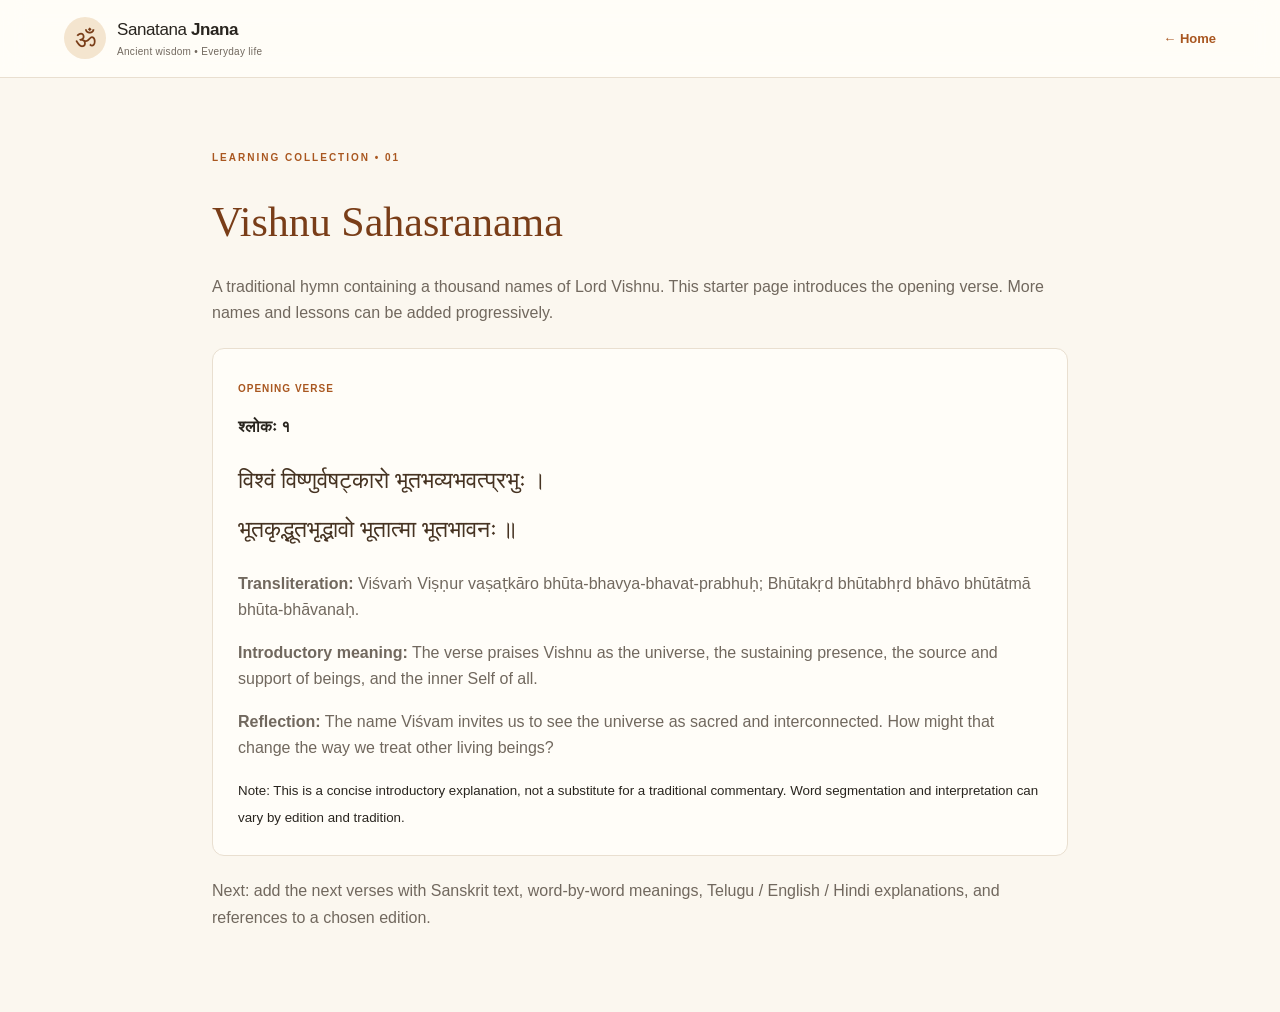
==== vishnu-sahasranama.html @ 9076a35e "Add files via upload" ====
<!doctype html><html lang="en"><head><meta charset="utf-8"><meta name="viewport" content="width=device-width,initial-scale=1"><title>Vishnu Sahasranama | Sanatana Jnana</title><link rel="stylesheet" href="style.css"><style>.page{max-width:900px;margin:auto;padding:65px 22px}.page h1{font:42px Georgia;color:#793d18}.verse-entry{background:#fffdf8;border:1px solid #e9dfd0;border-radius:12px;padding:25px;margin:22px 0}.verse-entry h2{font-size:16px}.meaning-label{font-size:10px;color:#a95720;font-weight:bold;letter-spacing:1px}.page p{color:#71685e}.back{color:#a95720;font-weight:bold;font-size:13px}</style></head><body><header class="site-header"><a class="brand" href="index.html"><span class="brand-mark">ॐ</span><span>Sanatana <b>Jnana</b><small>Ancient wisdom • Everyday life</small></span></a><a class="back" href="index.html">← Home</a></header><main class="page"><span class="eyebrow">LEARNING COLLECTION • 01</span><h1>Vishnu Sahasranama</h1><p>A traditional hymn containing a thousand names of Lord Vishnu. This starter page introduces the opening verse. More names and lessons can be added progressively.</p><div class="verse-entry"><span class="meaning-label">OPENING VERSE</span><h2>श्लोकः १</h2><div class="sanskrit">विश्वं विष्णुर्वषट्कारो भूतभव्यभवत्प्रभुः ।<br>भूतकृद्भूतभृद्भावो भूतात्मा भूतभावनः ॥</div><p><b>Transliteration:</b> Viśvaṁ Viṣṇur vaṣaṭkāro bhūta-bhavya-bhavat-prabhuḥ; Bhūtakṛd bhūtabhṛd bhāvo bhūtātmā bhūta-bhāvanaḥ.</p><p><b>Introductory meaning:</b> The verse praises Vishnu as the universe, the sustaining presence, the source and support of beings, and the inner Self of all.</p><p><b>Reflection:</b> The name Viśvam invites us to see the universe as sacred and interconnected. How might that change the way we treat other living beings?</p><small>Note: This is a concise introductory explanation, not a substitute for a traditional commentary. Word segmentation and interpretation can vary by edition and tradition.</small></div><p>Next: add the next verses with Sanskrit text, word-by-word meanings, Telugu / English / Hindi explanations, and references to a chosen edition.</p></main></body></html>
---- style.css ----
:root{--ink:#29251f;--muted:#71685e;--saffron:#a95720;--saffron-dark:#793d18;--cream:#fbf7ef;--paper:#fffdf8;--line:#e9dfd0;--gold:#d8a95b;--green:#586b50}*{box-sizing:border-box}html{scroll-behavior:smooth;scroll-padding-top:85px}body{margin:0;background:var(--cream);color:var(--ink);font-family:"DM Sans","Noto Sans Telugu","Noto Sans Devanagari",sans-serif;line-height:1.65}a{color:inherit;text-decoration:none}.site-header{height:78px;padding:0 max(5vw,22px);display:flex;align-items:center;justify-content:space-between;background:rgba(255,253,248,.94);border-bottom:1px solid var(--line);position:sticky;top:0;z-index:10;backdrop-filter:blur(12px)}.brand,.footer-brand{display:flex;align-items:center;gap:11px;font-size:17px;letter-spacing:-.4px}.brand small,.footer-brand small{display:block;font-size:10px;color:var(--muted);letter-spacing:.3px}.brand-mark{display:grid;place-items:center;width:42px;height:42px;border-radius:50%;background:#f4e5cf;color:var(--saffron-dark);font-size:25px}.nav{display:flex;gap:32px;color:#5e574e;font-size:13px;font-weight:600}.nav a:hover,.footer a:hover{color:var(--saffron)}.header-actions{display:flex;gap:10px;align-items:center}select{border:1px solid var(--line);background:white;padding:9px 12px;border-radius:9px;color:var(--ink);font:inherit;font-size:12px}.menu-toggle{display:none;border:0;background:none;font-size:22px}.hero{min-height:530px;padding:80px max(8vw,25px);display:grid;grid-template-columns:1.1fr .9fr;align-items:center;gap:45px;background:radial-gradient(ellipse at 78% 45%,#f1dfc4 0%,#f8f0e3 34%,#fbf7ef 72%)}.hero-content{max-width:610px}.eyebrow{font-size:10px;font-weight:700;letter-spacing:2px;color:var(--saffron);display:inline-block}.hero h1{font-size:clamp(42px,5.5vw,68px);line-height:1.06;letter-spacing:-2.8px;margin:17px 0 20px;font-weight:600}.hero h1 em{font-family:Georgia,serif;color:var(--saffron);font-weight:400}.hero-content>p{max-width:520px;color:var(--muted);font-size:16px}.hero-buttons{display:flex;gap:12px;flex-wrap:wrap;margin-top:28px}.btn{padding:12px 18px;border-radius:8px;font-size:12px;font-weight:700;display:inline-flex;gap:15px;align-items:center;transition:.2s}.btn-primary{background:var(--saffron-dark);color:white}.btn-primary:hover{background:#57290f;transform:translateY(-2px)}.btn-outline{border:1px solid #cdbba4;background:#fffaf2}.hero-note{font-size:11px;color:var(--muted);margin-top:25px}.hero-note span:first-child{color:var(--gold);margin-right:7px}.hero-art{height:350px;position:relative;display:grid;place-items:center;overflow:hidden}.sun-glow{position:absolute;width:270px;height:270px;border-radius:50%;background:radial-gradient(circle,#f5dcae 0%,#edc98a 45%,rgba(237,201,138,0) 72%)}.mandala{position:absolute;font-size:310px;color:rgba(169,87,32,.24);line-height:1}.lotus{position:absolute;font-size:190px;color:#a95720;text-shadow:0 9px 22px #a9572030}.om-symbol{position:absolute;color:#fff6e8;font-size:76px;text-shadow:0 2px 10px #793d18}.art-caption{position:absolute;bottom:18px;display:flex;gap:12px;color:#86552e;font-size:11px;letter-spacing:2px}.trust-strip{background:#fffdf8;border-top:1px solid var(--line);border-bottom:1px solid var(--line);display:flex;justify-content:center;gap:clamp(45px,10vw,150px);padding:22px}.trust-strip div{display:flex;align-items:center;gap:12px}.trust-strip strong{font:30px Georgia;color:var(--saffron)}.trust-strip span{font-size:11px;color:var(--muted)}.section{padding:85px max(8vw,25px)}.section-heading{display:flex;justify-content:space-between;align-items:end;gap:30px;margin-bottom:34px}.section h2,.lesson-intro h2,.about-section h2{font-size:clamp(29px,3.3vw,42px);letter-spacing:-1.5px;line-height:1.2;margin:10px 0 0}.section-heading>p{max-width:350px;color:var(--muted);font-size:13px;margin:0}.learning-grid{display:grid;grid-template-columns:repeat(3,1fr);gap:16px}.learning-card{background:var(--paper);border:1px solid var(--line);border-radius:13px;padding:24px;min-height:220px;transition:.2s}.learning-card:hover{transform:translateY(-4px);box-shadow:0 12px 30px #5437190d}.learning-card.featured{background:#f5ead9;border-color:#ead5b7}.card-icon{width:43px;height:43px;border-radius:12px;background:#f4eadc;color:var(--saffron);display:grid;place-items:center;font-size:21px;margin-bottom:18px}.featured .card-icon{background:#ead3b3}.card-tag{font-size:9px;letter-spacing:1.5px;color:var(--saffron);font-weight:700}.learning-card h3{font-size:18px;margin:7px 0}.learning-card p{font-size:12px;color:var(--muted);min-height:55px}.text-link{font-size:11px;color:var(--saffron-dark);font-weight:700}.lesson-section{padding:75px max(8vw,25px);background:#f2e8d9;display:grid;grid-template-columns:.8fr 1.2fr;gap:55px;align-items:center}.lesson-intro p{color:var(--muted);font-size:13px;margin:20px 0 25px}.verse-card{background:#fffdf8;border:1px solid #e9d9c4;border-radius:14px;padding:30px 34px;box-shadow:0 15px 40px #5437190b}.verse-label{font-size:9px;letter-spacing:1.7px;color:var(--saffron);font-weight:700}.sanskrit{font-family:"Noto Sans Devanagari",serif;font-size:clamp(17px,2vw,23px);line-height:2.1;margin:17px 0;color:#463322}.verse-divider{height:1px;background:var(--line);margin:15px 0}.verse-card p,.gita-quote p{font-size:13px;color:var(--muted)}.source-note{font-size:10px;color:#92877a}.gita-section{background:#fffdf8}.gita-quote{display:flex;gap:25px;background:#f8f2e8;border:1px solid var(--line);border-radius:14px;padding:30px 35px}.quote-mark{font:75px Georgia;color:#d7b17b;line-height:.9}.gita-quote .sanskrit{margin:8px 0}.daily-section{padding:75px 25px;text-align:center;background:#75421f;color:#fff8ec}.daily-section .eyebrow{color:#f0c78e}.daily-inner{max-width:700px;margin:auto}.daily-section h2{font:clamp(30px,4vw,43px) Georgia;margin:15px 0}.daily-section p{color:#ead7c2;font-size:13px}.daily-prompt{margin:25px auto 0;padding:17px 22px;max-width:600px;border:1px solid #ffffff45;border-radius:9px;font-size:13px;color:#fff4df}.about-section{display:grid;grid-template-columns:.9fr 1.1fr;gap:60px;align-items:center}.about-section>p{color:var(--muted);font-size:14px}.footer{background:#29251f;color:#f9f0e4;padding:35px max(8vw,25px);display:grid;grid-template-columns:1fr 1fr;gap:20px;align-items:center}.footer-brand small{color:#b9aa98}.footer-links{display:flex;justify-content:flex-end;gap:22px;font-size:11px;color:#d5c7b7}.footer>p{font-size:10px;color:#b9aa98;margin:0}.footer-note{text-align:right}.sr-only{position:absolute;width:1px;height:1px;padding:0;margin:-1px;overflow:hidden;clip:rect(0,0,0,0);white-space:nowrap;border:0}
@media(max-width:800px){.hero{grid-template-columns:1fr;padding-top:60px;gap:5px}.hero-art{height:260px}.section-heading{display:block}.section-heading>p{margin-top:12px}.learning-grid{grid-template-columns:repeat(2,1fr)}.lesson-section{grid-template-columns:1fr;gap:25px}.about-section{grid-template-columns:1fr;gap:15px}}
@media(max-width:560px){.site-header{height:68px;padding:0 17px}.brand{font-size:15px}.brand-mark{width:36px;height:36px}.menu-toggle{display:block}.nav{display:none;position:absolute;top:68px;left:0;right:0;padding:18px 22px;background:#fffdf8;border-bottom:1px solid var(--line);flex-direction:column;gap:15px}.nav.open{display:flex}.hero{padding:54px 23px 25px;min-height:auto}.hero h1{font-size:46px}.hero-content>p{font-size:14px}.hero-art{height:220px}.mandala{font-size:240px}.lotus{font-size:145px}.om-symbol{font-size:58px}.trust-strip{gap:18px;padding:18px 10px}.trust-strip div{gap:6px;flex-direction:column}.trust-strip strong{font-size:24px}.trust-strip span{font-size:9px;text-align:center}.section{padding:60px 22px}.learning-grid{grid-template-columns:1fr}.learning-card{min-height:0}.learning-card p{min-height:0}.lesson-section{padding:60px 22px}.verse-card{padding:22px}.gita-quote{padding:22px;gap:10px}.quote-mark{font-size:50px}.footer{grid-template-columns:1fr;padding:30px 22px}.footer-links{justify-content:flex-start;flex-wrap:wrap;gap:15px}.footer-note{text-align:left}}
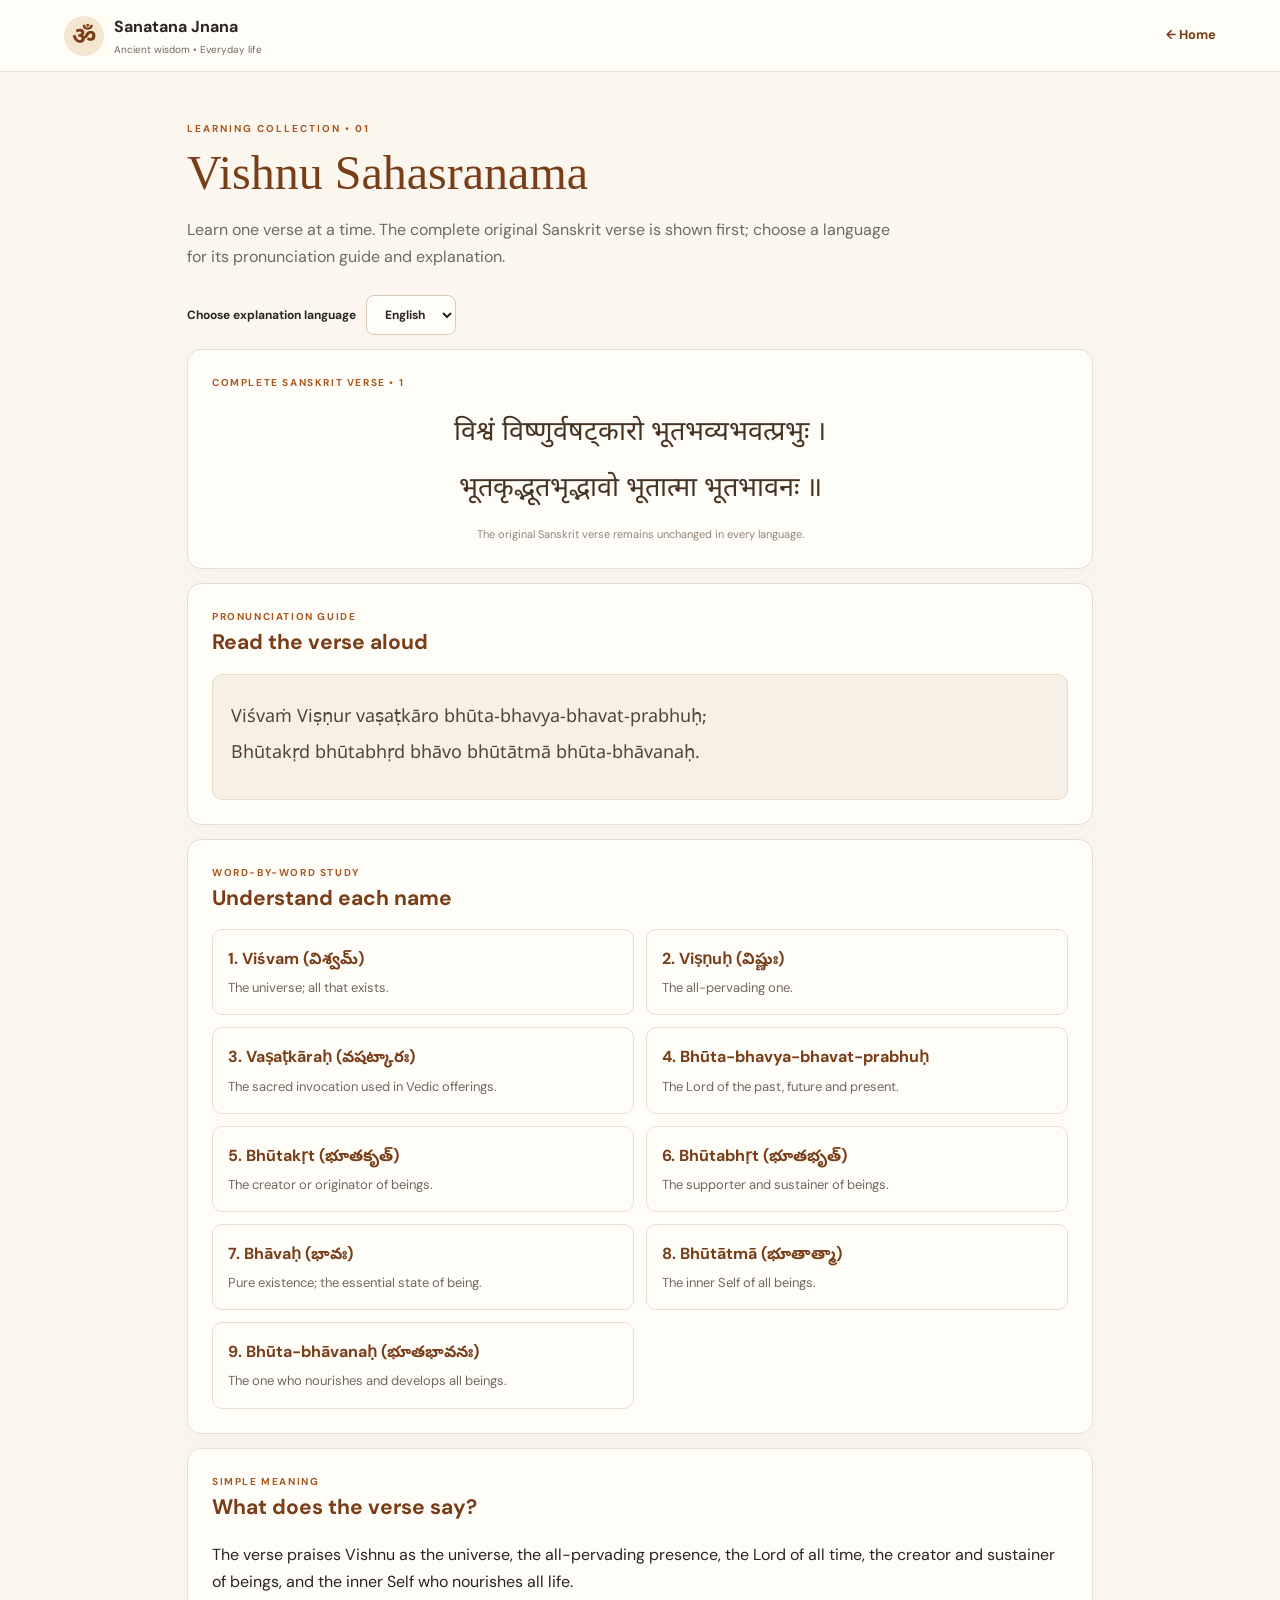
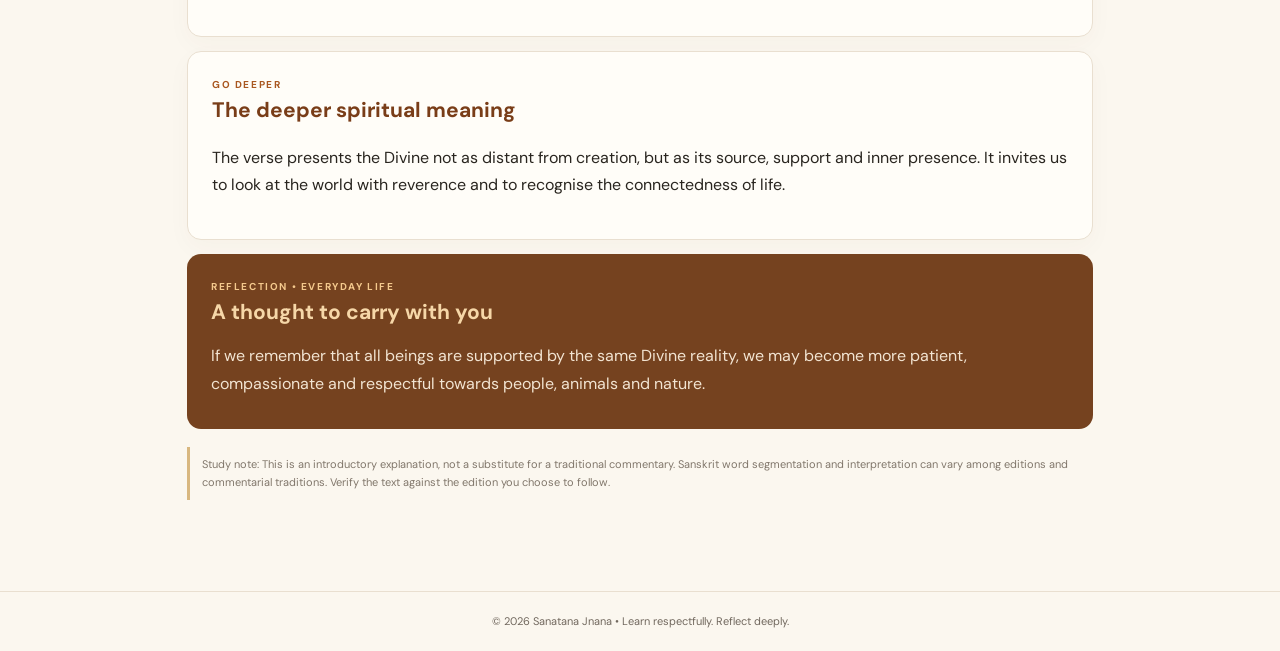
==== commit 3e2a1426: "Enhance HTML structure and add meta tags Added meta description and preconnect links for fonts. Impr" ====
--- a/vishnu-sahasranama.html
+++ b/vishnu-sahasranama.html
@@ -1 +1,142 @@
-<!doctype html><html lang="en"><head><meta charset="utf-8"><meta name="viewport" content="width=device-width,initial-scale=1"><title>Vishnu Sahasranama | Sanatana Jnana</title><link rel="stylesheet" href="style.css"><style>.page{max-width:900px;margin:auto;padding:65px 22px}.page h1{font:42px Georgia;color:#793d18}.verse-entry{background:#fffdf8;border:1px solid #e9dfd0;border-radius:12px;padding:25px;margin:22px 0}.verse-entry h2{font-size:16px}.meaning-label{font-size:10px;color:#a95720;font-weight:bold;letter-spacing:1px}.page p{color:#71685e}.back{color:#a95720;font-weight:bold;font-size:13px}</style></head><body><header class="site-header"><a class="brand" href="index.html"><span class="brand-mark">ॐ</span><span>Sanatana <b>Jnana</b><small>Ancient wisdom • Everyday life</small></span></a><a class="back" href="index.html">← Home</a></header><main class="page"><span class="eyebrow">LEARNING COLLECTION • 01</span><h1>Vishnu Sahasranama</h1><p>A traditional hymn containing a thousand names of Lord Vishnu. This starter page introduces the opening verse. More names and lessons can be added progressively.</p><div class="verse-entry"><span class="meaning-label">OPENING VERSE</span><h2>श्लोकः १</h2><div class="sanskrit">विश्वं विष्णुर्वषट्कारो भूतभव्यभवत्प्रभुः ।<br>भूतकृद्भूतभृद्भावो भूतात्मा भूतभावनः ॥</div><p><b>Transliteration:</b> Viśvaṁ Viṣṇur vaṣaṭkāro bhūta-bhavya-bhavat-prabhuḥ; Bhūtakṛd bhūtabhṛd bhāvo bhūtātmā bhūta-bhāvanaḥ.</p><p><b>Introductory meaning:</b> The verse praises Vishnu as the universe, the sustaining presence, the source and support of beings, and the inner Self of all.</p><p><b>Reflection:</b> The name Viśvam invites us to see the universe as sacred and interconnected. How might that change the way we treat other living beings?</p><small>Note: This is a concise introductory explanation, not a substitute for a traditional commentary. Word segmentation and interpretation can vary by edition and tradition.</small></div><p>Next: add the next verses with Sanskrit text, word-by-word meanings, Telugu / English / Hindi explanations, and references to a chosen edition.</p></main></body></html>+<!doctype html>
+<html lang="en">
+<head>
+<meta charset="utf-8">
+<meta name="viewport" content="width=device-width, initial-scale=1">
+<meta name="description" content="Learn Vishnu Sahasranama with the complete Sanskrit verse, pronunciation, word meanings and explanations in Telugu, English and Hindi.">
+<title>Vishnu Sahasranama | Sanatana Jnana</title>
+<link rel="preconnect" href="https://fonts.googleapis.com">
+<link rel="preconnect" href="https://fonts.gstatic.com" crossorigin>
+<link href="https://fonts.googleapis.com/css2?family=DM+Sans:wght@400;500;600;700&family=Noto+Sans+Devanagari:wght@400;500;600;700&family=Noto+Sans+Telugu:wght@400;500;600;700&display=swap" rel="stylesheet">
+<style>
+:root{--ink:#29251f;--muted:#71685e;--saffron:#a95720;--dark:#793d18;--cream:#fbf7ef;--paper:#fffdf8;--line:#e9dfd0;--pale:#f5ead9}
+*{box-sizing:border-box}body{margin:0;background:var(--cream);color:var(--ink);font-family:"DM Sans","Noto Sans Telugu","Noto Sans Devanagari",sans-serif;line-height:1.7}
+a{color:inherit;text-decoration:none}.top{height:72px;padding:0 max(5vw,20px);display:flex;justify-content:space-between;align-items:center;background:#fffdf8;border-bottom:1px solid var(--line)}
+.brand{display:flex;align-items:center;gap:10px;font-weight:700}.om{width:40px;height:40px;border-radius:50%;background:#f4e5cf;color:var(--dark);display:grid;place-items:center;font-size:24px}.brand small{display:block;font-size:10px;color:var(--muted);font-weight:400}.home{font-size:13px;color:var(--dark);font-weight:700}
+main{max-width:950px;margin:auto;padding:48px 22px 80px}.eyebrow{font-size:10px;letter-spacing:2px;color:var(--saffron);font-weight:700}.heading{display:flex;justify-content:space-between;gap:20px;align-items:end;flex-wrap:wrap}h1{font:clamp(34px,5vw,48px) Georgia,serif;color:var(--dark);margin:8px 0} .intro{color:var(--muted);max-width:720px;margin:8px 0 25px}
+.language{display:flex;align-items:center;gap:10px;margin:22px 0 14px;font-size:12px;font-weight:700}.language select{border:1px solid #d9c8b2;background:#fffdf8;padding:10px 14px;border-radius:8px;font:inherit;color:var(--ink)}
+.panel{background:var(--paper);border:1px solid var(--line);border-radius:14px;padding:24px;margin:14px 0;box-shadow:0 8px 25px #54371908}
+.panel-label{font-size:10px;letter-spacing:1.6px;color:var(--saffron);font-weight:700}
+.verse{font-family:"Noto Sans Devanagari",serif;text-align:center;font-size:clamp(19px,3vw,27px);line-height:2.05;color:#473321;margin:15px auto 8px}
+.verse-note{text-align:center;font-size:11px;color:#918475;margin:0}
+h2{font-size:21px;margin:0 0 12px;color:var(--dark)}h3{font-size:16px;margin:0 0 7px;color:var(--dark)}
+.reading{background:#f7f0e5;border:1px solid #ecddc8;border-radius:10px;padding:18px;margin-top:14px}
+.reading p{margin:8px 0;color:#514638}.reading .script{font-size:18px;line-height:2;font-family:"Noto Sans Telugu","Noto Sans Devanagari",sans-serif}
+.grid{display:grid;grid-template-columns:repeat(2,minmax(0,1fr));gap:12px}.name{background:#fffdf8;border:1px solid var(--line);border-radius:10px;padding:15px}.name strong{color:var(--dark)}.name p{margin:5px 0 0;font-size:13px;color:var(--muted)}
+.story{background:#75421f;color:#fff8ec;border-radius:14px;padding:24px;margin-top:14px}.story h2{color:#f6d7a8}.story p{color:#f2e4d2;margin:8px 0}
+.note{font-size:11px;color:#81776b;border-left:3px solid #d8b77f;padding:8px 12px;margin-top:18px}
+footer{border-top:1px solid var(--line);padding:20px;text-align:center;font-size:11px;color:var(--muted)}
+@media(max-width:650px){.grid{grid-template-columns:1fr}.panel{padding:18px}main{padding-top:32px}.heading{display:block}.language{align-items:flex-start;flex-direction:column}}
+</style>
+</head>
+<body>
+<header class="top">
+<a class="brand" href="index.html"><span class="om">ॐ</span><span>Sanatana Jnana<small>Ancient wisdom • Everyday life</small></span></a>
+<a class="home" href="index.html">← Home</a>
+</header>
+<main>
+<div class="eyebrow">LEARNING COLLECTION • 01</div>
+<div class="heading"><h1 data-t="title">Vishnu Sahasranama</h1></div>
+<p class="intro" data-t="intro">Learn one verse at a time. The complete original Sanskrit verse is shown first; choose a language for its pronunciation guide and explanation.</p>
+
+<div class="language"><label for="language" data-t="choose">Choose explanation language</label>
+<select id="language" aria-label="Choose explanation language"><option value="te">తెలుగు</option><option value="en" selected>English</option><option value="hi">हिन्दी</option></select></div>
+
+<section class="panel" aria-labelledby="verse-heading">
+<div class="panel-label" id="verse-heading" data-t="fullVerse">COMPLETE SANSKRIT VERSE • 1</div>
+<div class="verse" lang="sa">विश्वं विष्णुर्वषट्कारो भूतभव्यभवत्प्रभुः ।<br>भूतकृद्भूतभृद्भावो भूतात्मा भूतभावनः ॥</div>
+<p class="verse-note" data-t="always">The original Sanskrit verse remains unchanged in every language.</p>
+</section>
+
+<section class="panel">
+<div class="panel-label" data-t="pronunciation">PRONUNCIATION GUIDE</div>
+<h2 data-t="say">Read the verse aloud</h2>
+<div class="reading"><p class="script" id="pronunciation" lang="en">Viśvaṁ Viṣṇur vaṣaṭkāro bhūta-bhavya-bhavat-prabhuḥ;<br>Bhūtakṛd bhūtabhṛd bhāvo bhūtātmā bhūta-bhāvanaḥ.</p></div>
+</section>
+
+<section class="panel">
+<div class="panel-label" data-t="wordStudy">WORD-BY-WORD STUDY</div>
+<h2 data-t="wordTitle">Understand each name</h2>
+<div class="grid" id="wordMeanings">
+<div class="name"><strong>1. Viśvam (విశ్వమ్)</strong><p>The universe; all that exists.</p></div>
+<div class="name"><strong>2. Viṣṇuḥ (విష్ణుః)</strong><p>The all-pervading one.</p></div>
+<div class="name"><strong>3. Vaṣaṭkāraḥ (వషట్కారః)</strong><p>The sacred invocation used in Vedic offerings.</p></div>
+<div class="name"><strong>4. Bhūta-bhavya-bhavat-prabhuḥ</strong><p>The Lord of the past, future and present.</p></div>
+<div class="name"><strong>5. Bhūtakṛt (భూతకృత్)</strong><p>The creator or originator of beings.</p></div>
+<div class="name"><strong>6. Bhūtabhṛt (భూతభృత్)</strong><p>The supporter and sustainer of beings.</p></div>
+<div class="name"><strong>7. Bhāvaḥ (భావః)</strong><p>Pure existence; the essential state of being.</p></div>
+<div class="name"><strong>8. Bhūtātmā (భూతాత్మా)</strong><p>The inner Self of all beings.</p></div>
+<div class="name"><strong>9. Bhūta-bhāvanaḥ (భూతభావనః)</strong><p>The one who nourishes and develops all beings.</p></div>
+</div>
+</section>
+
+<section class="panel">
+<div class="panel-label" data-t="simpleMeaning">SIMPLE MEANING</div>
+<h2 data-t="meaningTitle">What does the verse say?</h2>
+<p id="meaning">The verse praises Vishnu as the universe, the all-pervading presence, the Lord of all time, the creator and sustainer of beings, and the inner Self who nourishes all life.</p>
+</section>
+
+<section class="panel">
+<div class="panel-label" data-t="deeper">GO DEEPER</div>
+<h2 data-t="deeperTitle">The deeper spiritual meaning</h2>
+<p id="deeperText">The verse presents the Divine not as distant from creation, but as its source, support and inner presence. It invites us to look at the world with reverence and to recognise the connectedness of life.</p>
+</section>
+
+<section class="story">
+<div class="panel-label" style="color:#f4c98d" data-t="reflection">REFLECTION • EVERYDAY LIFE</div>
+<h2 data-t="storyTitle">A thought to carry with you</h2>
+<p id="storyText">If we remember that all beings are supported by the same Divine reality, we may become more patient, compassionate and respectful towards people, animals and nature.</p>
+</section>
+
+<p class="note" id="sourceNote">Study note: This is an introductory explanation, not a substitute for a traditional commentary. Sanskrit word segmentation and interpretation can vary among editions and commentarial traditions. Verify the text against the edition you choose to follow.</p>
+</main>
+<footer>© <span id="year"></span> Sanatana Jnana • Learn respectfully. Reflect deeply.</footer>
+<script>
+const content = {
+en:{
+title:"Vishnu Sahasranama",intro:"Learn one verse at a time. The complete original Sanskrit verse is shown first; choose a language for its pronunciation guide and explanation.",choose:"Choose explanation language",fullVerse:"COMPLETE SANSKRIT VERSE • 1",always:"The original Sanskrit verse remains unchanged in every language.",pronunciation:"PRONUNCIATION GUIDE",say:"Read the verse aloud",wordStudy:"WORD-BY-WORD STUDY",wordTitle:"Understand each name",simpleMeaning:"SIMPLE MEANING",meaningTitle:"What does the verse say?",deeper:"GO DEEPER",deeperTitle:"The deeper spiritual meaning",reflection:"REFLECTION • EVERYDAY LIFE",storyTitle:"A thought to carry with you",
+pron:"Viśvaṁ Viṣṇur vaṣaṭkāro bhūta-bhavya-bhavat-prabhuḥ;<br>Bhūtakṛd bhūtabhṛd bhāvo bhūtātmā bhūta-bhāvanaḥ.",
+words:[["1. Viśvam (విశ్వమ్)","The universe; all that exists."],["2. Viṣṇuḥ (విష్ణుః)","The all-pervading one."],["3. Vaṣaṭkāraḥ (వషట్కారః)","The sacred invocation used in Vedic offerings."],["4. Bhūta-bhavya-bhavat-prabhuḥ","The Lord of the past, future and present."],["5. Bhūtakṛt (భూతకృత్)","The creator or originator of beings."],["6. Bhūtabhṛt (భూతభృత్)","The supporter and sustainer of beings."],["7. Bhāvaḥ (భావః)","Pure existence; the essential state of being."],["8. Bhūtātmā (భూతాత్మా)","The inner Self of all beings."],["9. Bhūta-bhāvanaḥ (భూతభావనః)","The one who nourishes and develops all beings."]],
+meaning:"The verse praises Vishnu as the universe, the all-pervading presence, the Lord of all time, the creator and sustainer of beings, and the inner Self who nourishes all life.",
+deeperText:"The verse presents the Divine not as distant from creation, but as its source, support and inner presence. It invites us to look at the world with reverence and to recognise the connectedness of life.",
+storyText:"If we remember that all beings are supported by the same Divine reality, we may become more patient, compassionate and respectful towards people, animals and nature.",
+sourceNote:"Study note: This is an introductory explanation, not a substitute for a traditional commentary. Sanskrit word segmentation and interpretation can vary among editions and commentarial traditions. Verify the text against the edition you choose to follow."
+},
+te:{
+title:"విష్ణు సహస్రనామం",intro:"ఒక్కో శ్లోకాన్ని క్రమంగా నేర్చుకుందాం. ముందుగా పూర్తి సంస్కృత శ్లోకం ఉంటుంది. ఆ తరువాత తెలుగు భాషలో ఉచ్చారణ, పదార్థం, భావం తెలుసుకోవచ్చు.",choose:"వివరణ భాషను ఎంచుకోండి",fullVerse:"పూర్తి సంస్కృత శ్లోకం • 1",always:"భాషను మార్చినా మూల సంస్కృత శ్లోకం మారదు.",pronunciation:"ఉచ్చారణ మార్గదర్శిని",say:"శ్లోకాన్ని చదవండి",wordStudy:"పదాల వారీగా అధ్యయనం",wordTitle:"ప్రతి నామాన్ని అర్థం చేసుకోండి",simpleMeaning:"సరళ భావం",meaningTitle:"ఈ శ్లోకం ఏమి చెబుతోంది?",deeper:"లోతుగా తెలుసుకుందాం",deeperTitle:"ఆధ్యాత్మిక అంతరార్థం",reflection:"ఆలోచన • దైనందిన జీవితం",storyTitle:"మన జీవితానికి ఒక ఆలోచన",
+pron:"విశ్వం విష్ణుర్వషట్కారో భూతభవ్యభవత్ప్రభుః ।<br>భూతకృద్భూతభృద్భావో భూతాత్మా భూతభావనః ॥",
+words:[["1. విశ్వమ్ (Viśvam)","సమస్త విశ్వం; ఉన్నదంతా."],["2. విష్ణుః (Viṣṇuḥ)","అంతటా వ్యాపించి ఉన్నవాడు."],["3. వషట్కారః (Vaṣaṭkāraḥ)","వేద యజ్ఞాలలో ఉపయోగించే పవిత్ర ఆహ్వాన మంత్ర స్వరూపుడు."],["4. భూత-భవ్య-భవత్-ప్రభుః","గతం, భవిష్యత్తు, వర్తమాన కాలాలకు ప్రభువు."],["5. భూతకృత్ (Bhūtakṛt)","సమస్త జీవుల సృష్టికర్త."],["6. భూతభృత్ (Bhūtabhṛt)","సమస్త జీవులను పోషించి, నిలబెట్టేవాడు."],["7. భావః (Bhāvaḥ)","స్వచ్ఛమైన ఉనికి; సత్తాస్వరూపుడు."],["8. భూతాత్మా (Bhūtātmā)","సమస్త జీవులలోని అంతరాత్మ."],["9. భూతభావనః (Bhūta-bhāvanaḥ)","సమస్త జీవులను అభివృద్ధి చేసి పోషించేవాడు."]],
+meaning:"ఈ శ్లోకం విష్ణువును విశ్వస్వరూపుడిగా, అంతటా వ్యాపించి ఉన్న పరమాత్మగా, మూడు కాలాలకు ప్రభువుగా, సమస్త జీవుల సృష్టికర్తగా, పోషకుడిగా, అందరిలోని అంతరాత్మగా స్తుతిస్తుంది.",
+deeperText:"దైవం సృష్టికి దూరంగా ఉండే శక్తి మాత్రమే కాదని, సృష్టికి మూలం, ఆధారం, ప్రతి జీవిలోని అంతరస్వరూపమని ఈ శ్లోకం తెలియజేస్తుంది. ప్రపంచాన్ని గౌరవంతో చూడాలని, జీవుల మధ్య ఉన్న అనుబంధాన్ని గుర్తించాలని ప్రేరేపిస్తుంది.",
+storyText:"ప్రతి జీవిలోనూ ఒకే దైవిక ఆధారం ఉందని గుర్తుంచుకుంటే, మనుషులు, జంతువులు, ప్రకృతి పట్ల మరింత సహనం, దయ, గౌరవంతో వ్యవహరించగలం.",
+sourceNote:"అధ్యయన గమనిక: ఇది పరిచయ స్థాయి భావవివరణ మాత్రమే; సంప్రదాయ వ్యాఖ్యానానికి ప్రత్యామ్నాయం కాదు. పాఠభేదాలు, పదవిభజన, వ్యాఖ్యానాలు సంప్రదాయాన్ని బట్టి మారవచ్చు. మీరు అనుసరించే ప్రామాణిక గ్రంథంతో శ్లోకాన్ని పరిశీలించండి."
+},
+hi:{
+title:"विष्णु सहस्रनाम",intro:"एक समय में एक श्लोक सीखें। सबसे पहले पूरा मूल संस्कृत श्लोक दिखाया गया है। फिर हिंदी में उच्चारण, शब्दार्थ और भाव समझें।",choose:"व्याख्या की भाषा चुनें",fullVerse:"पूर्ण संस्कृत श्लोक • 1",always:"भाषा बदलने पर भी मूल संस्कृत श्लोक अपरिवर्तित रहेगा।",pronunciation:"उच्चारण मार्गदर्शिका",say:"श्लोक का पाठ करें",wordStudy:"शब्द-दर-शब्द अध्ययन",wordTitle:"प्रत्येक नाम को समझें",simpleMeaning:"सरल भावार्थ",meaningTitle:"इस श्लोक का अर्थ क्या है?",deeper:"गहराई से समझें",deeperTitle:"आध्यात्मिक गूढ़ अर्थ",reflection:"चिंतन • दैनिक जीवन",storyTitle:"जीवन के लिए एक विचार",
+pron:"विश्वं विष्णुर्वषट्कारो भूतभव्यभवत्प्रभुः ।<br>भूतकृद्भूतभृद्भावो भूतात्मा भूतभावनः ॥",
+words:[["1. विश्वम् (Viśvam)","संपूर्ण ब्रह्मांड; जो कुछ भी अस्तित्व में है।"],["2. विष्णुः (Viṣṇuḥ)","वह जो सर्वत्र व्याप्त है।"],["3. वषट्कारः (Vaṣaṭkāraḥ)","वैदिक यज्ञों में प्रयुक्त पवित्र आह्वान का स्वरूप।"],["4. भूत-भव्य-भवत्-प्रभुः","भूत, भविष्य और वर्तमान—तीनों कालों के प्रभु।"],["5. भूतकृत् (Bhūtakṛt)","समस्त प्राणियों के स्रष्टा।"],["6. भूतभृत् (Bhūtabhṛt)","समस्त प्राणियों का पालन और धारण करने वाले।"],["7. भावः (Bhāvaḥ)","शुद्ध अस्तित्व; मूल सत्ता।"],["8. भूतात्मा (Bhūtātmā)","सभी प्राणियों के भीतर स्थित आत्मा।"],["9. भूतभावनः (Bhūta-bhāvanaḥ)","समस्त प्राणियों का पोषण और विकास करने वाले।"]],
+meaning:"यह श्लोक विष्णु को संपूर्ण ब्रह्मांड, सर्वव्यापक सत्ता, तीनों कालों के प्रभु, प्राणियों के स्रष्टा और पालक तथा सबके अंतरात्मा के रूप में स्तुति करता है।",
+deeperText:"यह श्लोक दिव्यता को सृष्टि से अलग नहीं, बल्कि उसका स्रोत, आधार और प्रत्येक प्राणी के भीतर उपस्थित मानता है। यह हमें संसार को श्रद्धा से देखने और जीवन की परस्पर संबद्धता पहचानने की प्रेरणा देता है।",
+storyText:"यदि हम याद रखें कि सभी प्राणी एक ही दिव्य आधार से पोषित हैं, तो हम मनुष्यों, पशुओं और प्रकृति के प्रति अधिक धैर्यवान, करुणामय और सम्मानपूर्ण बन सकते हैं।",
+sourceNote:"अध्ययन टिप्पणी: यह प्रारंभिक भावार्थ है, पारंपरिक भाष्य का विकल्प नहीं। विभिन्न पाठों और भाष्य-परंपराओं में पद-विभाजन तथा अर्थ में अंतर हो सकता है। अपने चुने हुए प्रामाणिक संस्करण से पाठ की पुष्टि करें।"
+}
+};
+function render(lang){
+ const d=content[lang]||content.en;
+ document.documentElement.lang=lang;
+ document.querySelectorAll("[data-t]").forEach(el=>{const k=el.dataset.t;if(d[k])el.textContent=d[k]});
+ document.getElementById("pronunciation").innerHTML=d.pron;
+ document.getElementById("pronunciation").lang=lang;
+ document.getElementById("meaning").textContent=d.meaning;
+ document.getElementById("deeperText").textContent=d.deeperText;
+ document.getElementById("storyText").textContent=d.storyText;
+ document.getElementById("sourceNote").textContent=d.sourceNote;
+ document.getElementById("wordMeanings").innerHTML=d.words.map(w=>`<div class="name"><strong>${w[0]}</strong><p>${w[1]}</p></div>`).join("");
+ try{localStorage.setItem("sj-vishnu-language",lang)}catch(e){}
+}
+const select=document.getElementById("language");
+let initial="en";try{initial=localStorage.getItem("sj-vishnu-language")||"en"}catch(e){}
+select.value=initial;render(initial);select.addEventListener("change",e=>render(e.target.value));
+document.getElementById("year").textContent=new Date().getFullYear();
+</script>
+</body></html>
